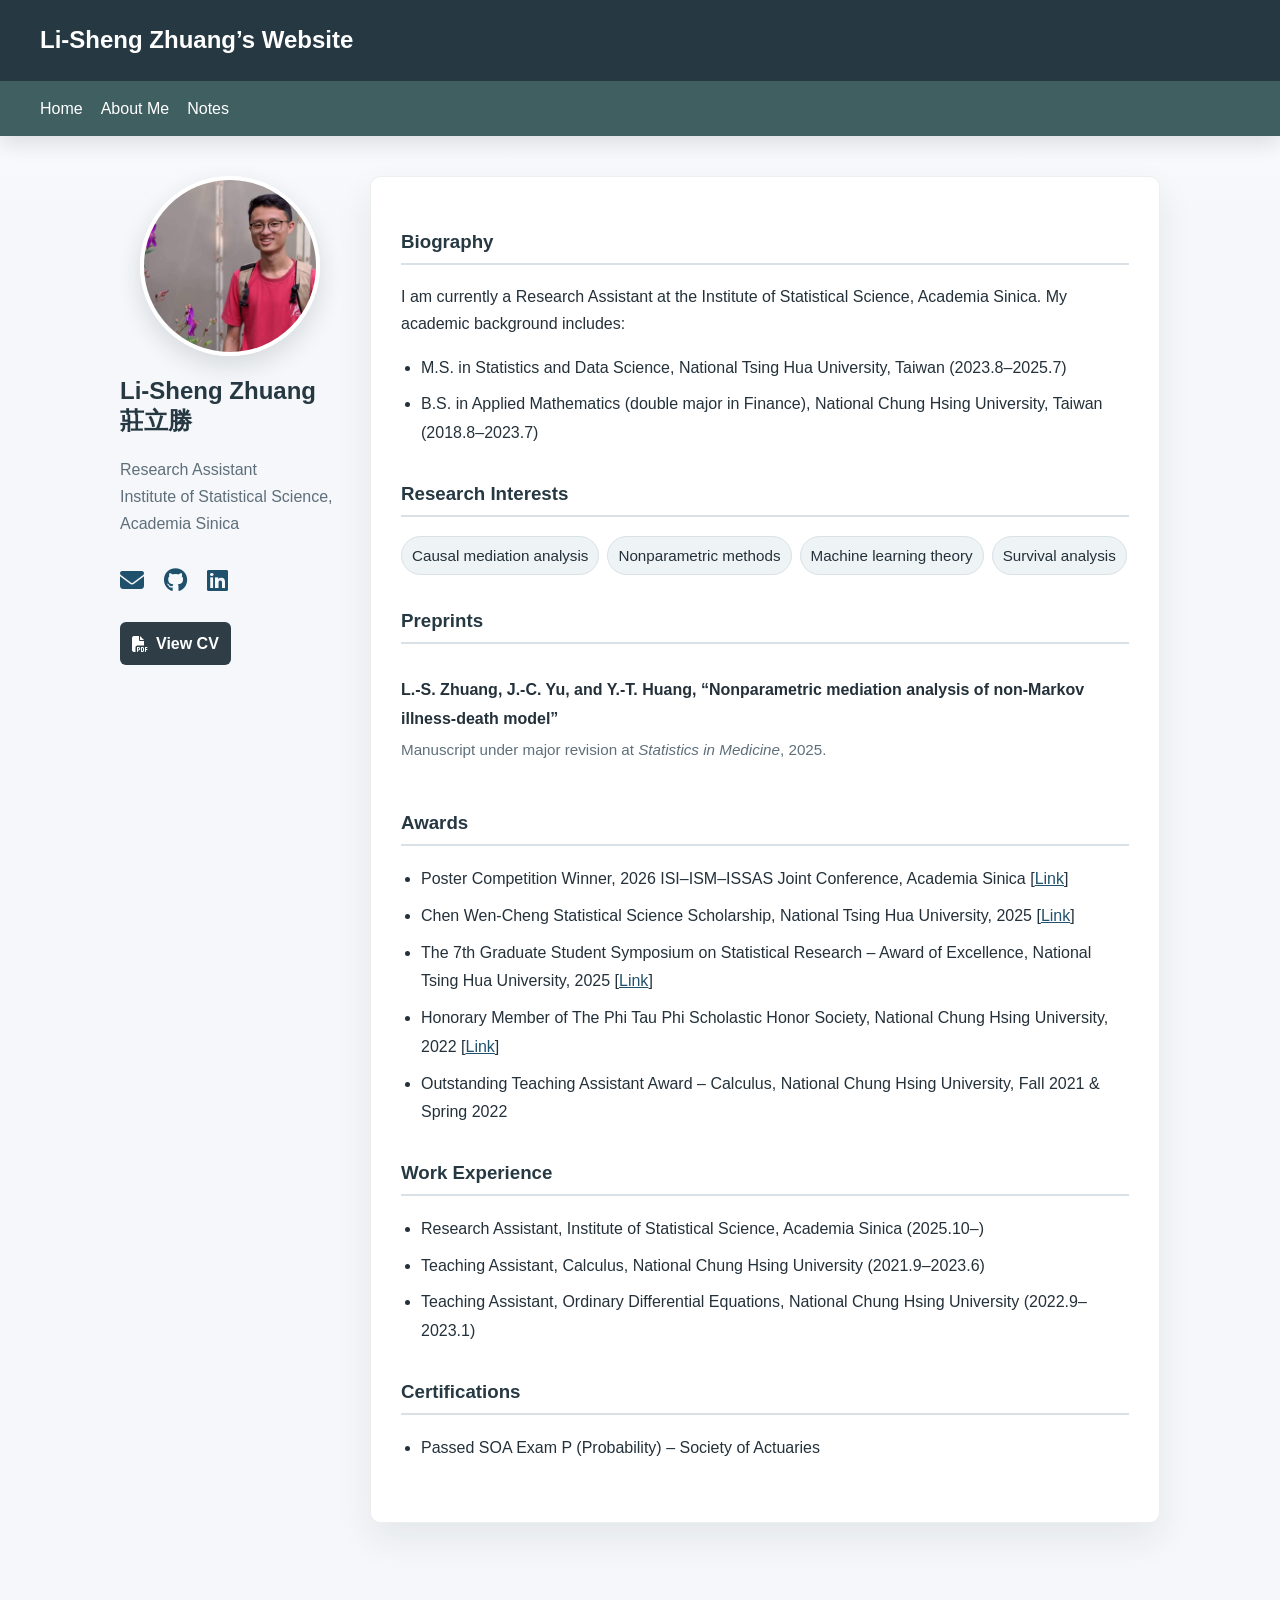
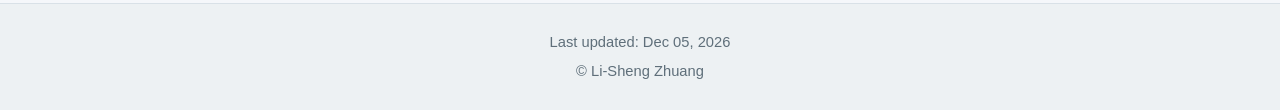
==== index.html @ b14c27b2 "Update index.html" ====
<!DOCTYPE html>
<html lang="en">
<head>
  <meta charset="UTF-8" />
  <meta name="viewport" content="width=device-width, initial-scale=1.0" />
  <link rel="icon" href="https://clisten0225.github.io/favicon.ico" type="image/x-icon" />
  <meta name="google-site-verification" content="NM16AttSwV4ahGHRlVj9eITUiJv22sqb1Q-kK_cqkZo" />
  <meta name="robots" content="index, follow">
  <meta name="description" content="Li-Sheng Zhuang's personal academic portfolio, featuring projects in statistics, machine learning, and survival analysis.">
  <meta name="keywords" content="Li-Sheng Zhuang, 莊立勝, statistics, survival analysis, illness-death model, causal inference, Taiwan, NTHU, data science">
  <meta name="author" content="Li-Sheng Zhuang">
  <link rel="stylesheet" href="https://cdnjs.cloudflare.com/ajax/libs/font-awesome/6.5.0/css/all.min.css" />
  <link rel="stylesheet" href="site.css" />
  <title>Li-Sheng Zhuang</title>
  <style>
    body {
      margin: 0;
      font-family: -apple-system, BlinkMacSystemFont, 'Segoe UI', Roboto, Helvetica, Arial, sans-serif;
      background-color: #f7f9fc;
      color: #333;
      display: flex;
      flex-direction: column;
      min-height: 100vh;
      line-height: 1.7;
      word-break: break-word;
      overflow-wrap: break-word;
    }

    p {
      margin-bottom: 16px;
      word-break: break-word;
      overflow-wrap: break-word;
    }

    header {
      background-color: #2f3e46;
      padding: 20px 40px;
      color: white;
      font-size: 1.5em;
      font-weight: bold;
      position: sticky;
      top: 0;
      z-index: 1000;
    }

    header a {
      color: white;
      text-decoration: none;
    }

    nav {
      background-color: #354f52;
      padding: 10px 40px;
      position: sticky;
      top: 72px; /* 根據 header 高度調整 */
      z-index: 999;
    }

    nav a {
      color: white;
      margin-right: 20px;
      text-decoration: none;
      font-weight: 500;
    }

    .container {
      display: flex;
      padding: 40px;
      flex: 1;
      word-break: break-word;
      overflow-wrap: break-word;
      gap: 30px; /* 新增：用 gap 取代 sidebar 的 padding-right 更直觀 */
    }

    /* ✅ Sidebar 變窄：固定寬度，不再用 25% */
    .sidebar {
      width: 220px;     /* 你可以改成 200~260px */
      flex-shrink: 0;   /* 避免被擠壓 */
    }

    /* ✅ 頭像固定大小 + 置中 + 圓形裁切 */
    .sidebar img {
      width: 180px;
      height: 180px;
      object-fit: cover;
      border-radius: 50%;
      display: block;
      margin: 0 auto;
    }

    .sidebar h2 {
      margin-top: 20px;
    }

    .cv-link {
      display: inline-flex;
      align-items: center;
      gap: 8px;
      padding: 8px 12px;
      border-radius: 6px;
      background-color: #2f3e46;
      color: white;
      text-decoration: none;
      font-weight: 600;
      margin-top: 4px;
    }

    .cv-link:hover {
      text-decoration: none;
      filter: brightness(0.96);
    }

    /* ✅ 主欄自動吃剩餘寬度，不再固定 75% */
    .main {
      flex: 1;
      background: white;
      padding: 30px;
      border-radius: 10px;
      box-shadow: 0 0 10px rgba(0,0,0,0.05);
      min-width: 0; /* 防止長字串把版面撐爆（搭配 overflow-wrap） */
    }

    h3 {
      color: #2f3e46;
      border-bottom: 2px solid #ccc;
      padding-bottom: 5px;
    }

    ul {
      line-height: 1.8;
      padding-left: 20px;
    }

    a {
      color: #1d3557;
    }

    a:hover {
      text-decoration: underline;
    }

    footer {
      background-color: #f1f2f3;
      color: #666;
      font-size: 0.9em;
      text-align: center;
      padding: 20px 10px;
      border-top: 1px solid #ccc;
    }

    footer a {
      color: #444;
      text-decoration: none;
      font-weight: bold;
    }

    footer i {
      margin-left: 5px;
    }

    /* ✅ 可選：手機版讓 sidebar 跟 main 直排，避免太擠 */
    @media (max-width: 900px) {
      .container {
        flex-direction: column;
        padding: 20px;
      }
      .sidebar {
        width: 100%;
      }
      .sidebar img {
        width: 160px;
        height: 160px;
      }
    }
  </style>
</head>
<body>
  <header><a href="index.html">Li-Sheng Zhuang’s Website</a></header>
  <nav>
    <a href="index.html">Home</a>
    <a href="about.html">About Me</a>
    <a href="notes.html">Notes</a>
  </nav>

  <div class="container">
    <div class="sidebar">
      <img src="https://clisten0225.github.io/me.JPG" alt="My Photo" />
      <h2>Li-Sheng Zhuang 莊立勝</h2>
      <p>Research Assistant<br />Institute of Statistical Science, Academia Sinica</p>
      <p style="font-size: 1.5em;">
        <a href="mailto:yspstcc100060507@gmail.com" title="Email"><i class="fas fa-envelope"></i></a>&nbsp;&nbsp;
        <a href="https://github.com/Clisten0225" title="GitHub"><i class="fab fa-github"></i></a>&nbsp;&nbsp;
        <a href="https://www.linkedin.com/in/%E7%AB%8B%E5%8B%9D-%E8%8E%8A-767b66179/" title="LinkedIn"><i class="fab fa-linkedin"></i></a>
      </p>
      <p>
        <a class="cv-link" href="Li_Sheng_Zhuang_CV.pdf" target="_blank" rel="noopener"><i class="fas fa-file-pdf" aria-hidden="true"></i> View CV</a>
      </p>
    </div>

    <div class="main">
      <section id="bio">
        <h3>Biography</h3>
        <p>I am currently a Research Assistant at the Institute of Statistical Science, Academia Sinica. My academic background includes:</p>
        <ul>
          <li>M.S. in Statistics and Data Science, National Tsing Hua University, Taiwan (2023.8–2025.7)</li>
          <li>B.S. in Applied Mathematics (double major in Finance), National Chung Hsing University, Taiwan (2018.8–2023.7)</li>
        </ul>
      </section>

      <section id="research">
        <h3>Research Interests</h3>
        <ul class="tag-row">
          <li>Causal mediation analysis</li>
          <li>Nonparametric methods</li>
          <li>Machine learning theory</li>
          <li>Survival analysis</li>
        </ul>
      </section>

      <section id="publications">
        <h3>Preprints</h3>
        <ul class="highlight-list">
          <li>
            <span class="item-title">L.-S. Zhuang, J.-C. Yu, and Y.-T. Huang, “Nonparametric mediation analysis of non-Markov illness-death model”</span>
            <span class="item-meta">Manuscript under major revision at <em>Statistics in Medicine</em>, 2025.</span>
          </li>
        </ul>
      </section>

      <section id="award">
        <h3>Awards</h3>
        <ul>
          <li>Poster Competition Winner, 2026 ISI–ISM–ISSAS Joint Conference, Academia Sinica
            [<a href="https://www3.stat.sinica.edu.tw/3ijc2026/" target="_blank">Link</a>]
          </li>
          <li>Chen Wen-Cheng Statistical Science Scholarship, National Tsing Hua University, 2025 
            [<a href="https://www.facebook.com/photo?fbid=1050222633913367&set=pb.100067769211972.-2207520000" target="_blank">Link</a>]
          </li>
          <li>The 7th Graduate Student Symposium on Statistical Research – Award of Excellence, National Tsing Hua University, 2025 
            [<a href="https://sites.google.com/view/2025master-post-at-fcustat/%E9%A6%96%E9%A0%81" target="_blank">Link</a>]
          </li>
          <li>Honorary Member of The Phi Tau Phi Scholastic Honor Society, National Chung Hsing University, 2022
            [<a href="https://phitauphi.org.tw/branch/%E5%9C%8B%E7%AB%8B%E4%B8%AD%E8%88%88%E5%A4%A7%E5%AD%B8/" target="_blank">Link</a>]
          </li>
          <li>Outstanding Teaching Assistant Award – Calculus, National Chung Hsing University, Fall 2021 & Spring 2022</li>
        </ul>
      </section>

      <section id="experience">
        <h3>Work Experience</h3>
        <ul>
          <li>Research Assistant, Institute of Statistical Science, Academia Sinica (2025.10–)</li>
          <li>Teaching Assistant, Calculus, National Chung Hsing University (2021.9–2023.6)</li>
          <li>Teaching Assistant, Ordinary Differential Equations, National Chung Hsing University (2022.9–2023.1)</li>
        </ul>
      </section>

      <section id="certification">
        <h3>Certifications</h3>
        <ul>
          <li>Passed SOA Exam P (Probability) – Society of Actuaries</li>
        </ul>
      </section>
    </div>
  </div>
  <footer class="site-footer">
    <p>Last updated: <span data-last-updated></span></p>
    <p>© Li-Sheng Zhuang</p>
  </footer>
  <script src="site.js"></script>
</body>
</html>
---- site.css ----
:root {
  --ink: #24313a;
  --muted: #5f6f7a;
  --line: #d9e1e7;
  --paper: #ffffff;
  --bg: #f5f7fa;
  --brand: #263842;
  --brand-2: #3f5f61;
  --accent: #8f3f34;
  --soft: #eef3f5;
}

* {
  box-sizing: border-box;
}

html {
  scroll-behavior: smooth;
}

body {
  background:
    linear-gradient(180deg, rgba(255,255,255,0.8), rgba(245,247,250,0.96) 220px),
    var(--bg) !important;
  color: var(--ink) !important;
}

header {
  background: var(--brand) !important;
  letter-spacing: 0 !important;
}

header a {
  color: #ffffff !important;
}

nav {
  background: var(--brand-2) !important;
  display: flex;
  flex-wrap: wrap;
  gap: 8px 18px;
  align-items: center;
  box-shadow: 0 8px 20px rgba(22, 34, 41, 0.12);
}

nav a {
  margin-right: 0 !important;
  border-radius: 5px;
  padding: 4px 0;
}

nav a:hover,
nav a:focus {
  color: #ffffff;
  text-decoration: underline;
  text-underline-offset: 4px;
}

.container,
.content {
  width: min(1120px, calc(100% - 48px)) !important;
  margin-left: auto !important;
  margin-right: auto !important;
}

.main,
.content {
  border: 1px solid rgba(36, 49, 58, 0.08);
  box-shadow: 0 16px 36px rgba(36, 49, 58, 0.08) !important;
}

.sidebar {
  color: var(--muted);
}

.sidebar h2 {
  color: var(--ink);
  line-height: 1.25;
}

.sidebar img {
  border: 4px solid #ffffff;
  box-shadow: 0 10px 24px rgba(36, 49, 58, 0.14);
}

h2,
h3 {
  color: var(--brand) !important;
  border-bottom-color: var(--line) !important;
  letter-spacing: 0 !important;
}

section {
  margin-bottom: 30px;
}

li {
  margin-bottom: 8px;
}

a {
  color: #1f506c !important;
}

nav a,
.button,
.cv-link {
  color: #ffffff !important;
}

.button.secondary {
  color: #1d3557 !important;
}

.highlight-list {
  list-style: none;
  padding-left: 0;
}

.highlight-list li {
  padding: 14px 0;
  border-bottom: 1px solid var(--line);
}

.highlight-list li:last-child {
  border-bottom: 0;
}

.item-title {
  display: block;
  color: var(--ink);
  font-weight: 700;
}

.item-meta {
  display: block;
  color: var(--muted);
  font-size: 0.95em;
  margin-top: 2px;
}

.tag-row {
  display: flex;
  flex-wrap: wrap;
  gap: 8px;
  padding-left: 0;
  list-style: none;
}

.tag-row li {
  background: var(--soft);
  border: 1px solid var(--line);
  border-radius: 999px;
  color: var(--ink);
  font-size: 0.95em;
  margin: 0;
  padding: 5px 10px;
}

.site-footer {
  margin-top: 40px;
  padding: 22px 20px;
  border-top: 1px solid var(--line);
  background: #edf1f3;
  color: var(--muted);
  text-align: center;
  font-size: 0.92em;
}

.site-footer p {
  margin: 4px 0;
}

@media (max-width: 760px) {
  header {
    padding: 18px 20px !important;
    font-size: 1.2em !important;
    position: static !important;
  }

  nav {
    position: static !important;
    padding: 10px 16px !important;
    gap: 6px 12px;
  }

  nav a {
    flex: 1 1 auto;
    min-width: max-content;
    padding: 6px 0;
    font-size: 0.95em;
  }

  .container,
  .content {
    width: min(100% - 28px, 1120px) !important;
    padding: 20px !important;
  }

  .container {
    gap: 18px !important;
  }

  .main,
  .content {
    border-radius: 8px !important;
  }

  .sidebar {
    text-align: center;
  }

  .sidebar p {
    margin-bottom: 12px;
  }

  h2 {
    font-size: 1.35em;
  }

  h3 {
    font-size: 1.12em;
  }

  ul {
    padding-left: 18px !important;
  }

  .tag-row {
    justify-content: center;
    padding-left: 0 !important;
  }

  .actions {
    display: grid !important;
    grid-template-columns: 1fr;
  }

  .button,
  .cv-link {
    justify-content: center;
  }

  .pdf-frame {
    height: 66vh !important;
    min-height: 440px !important;
  }
}
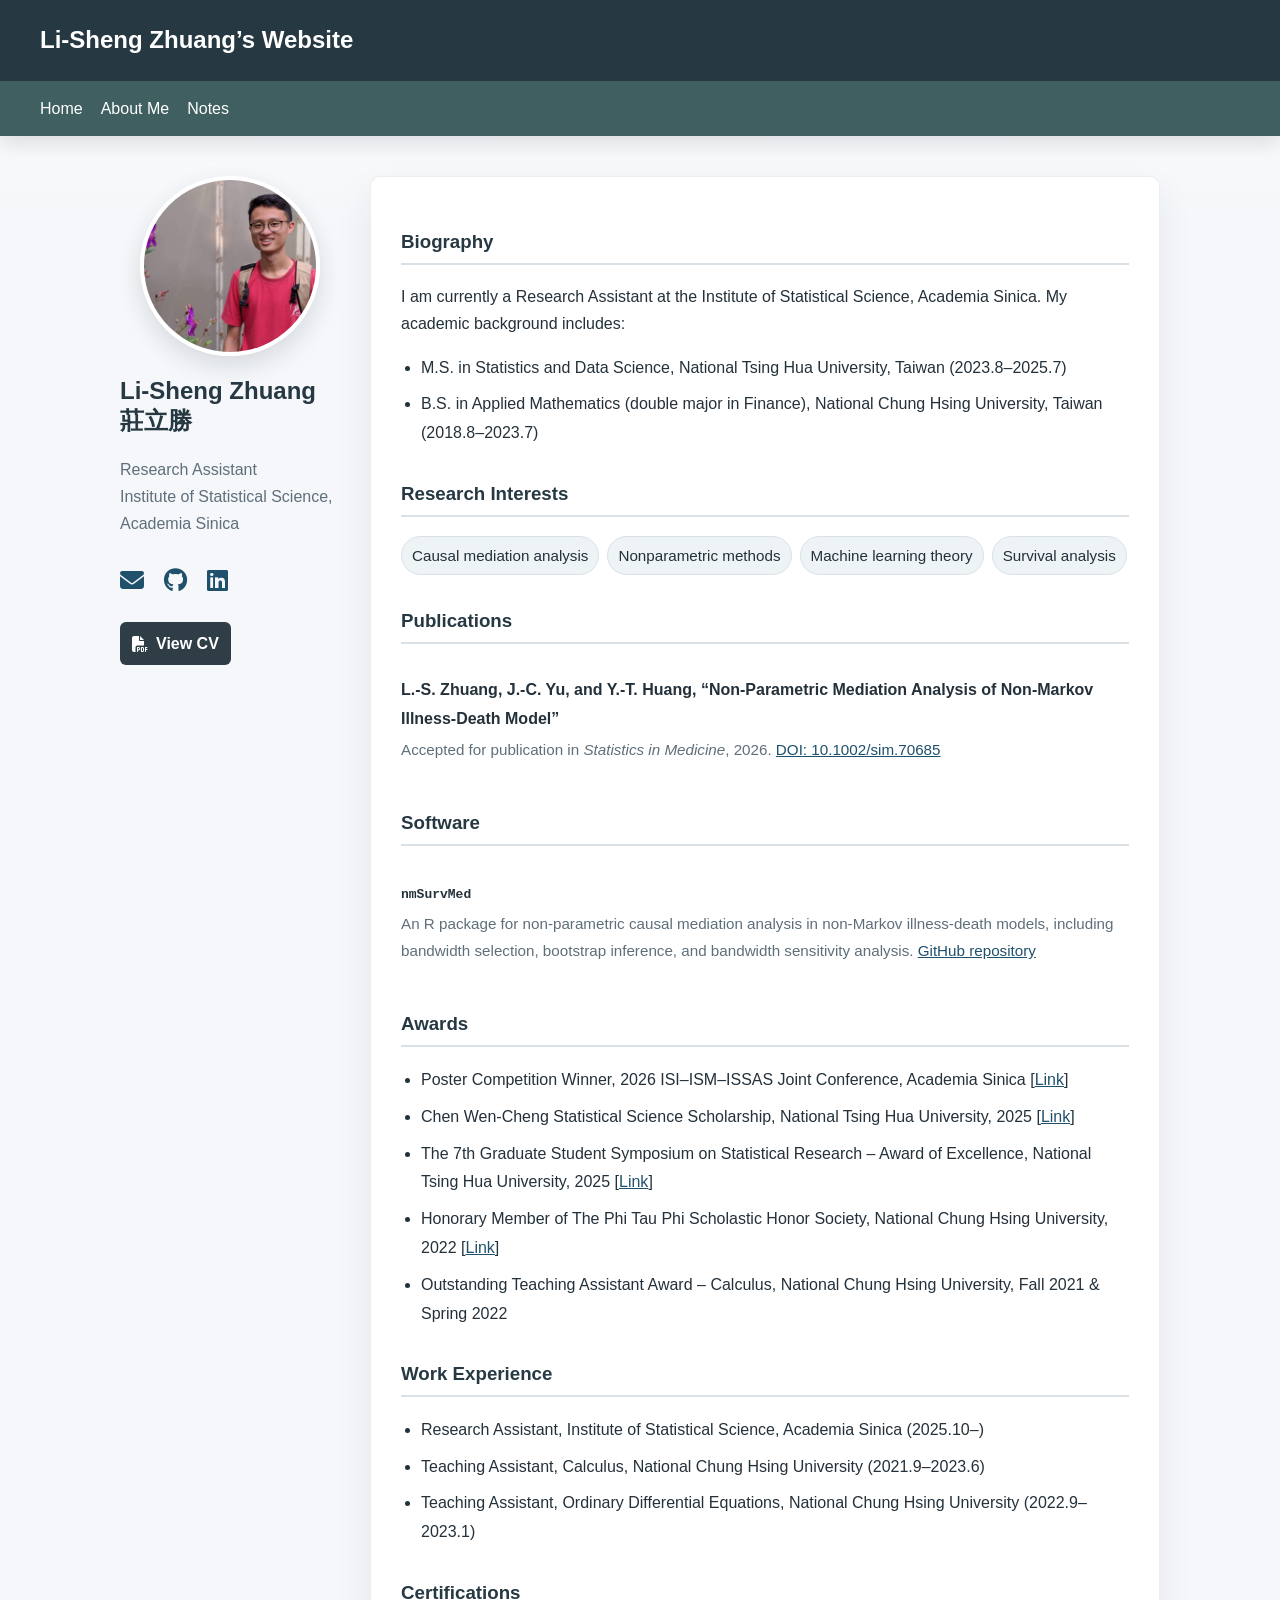
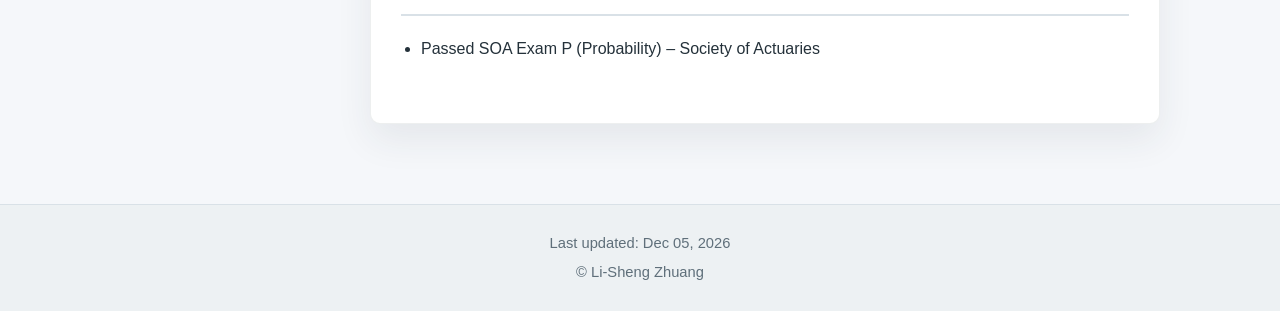
==== commit 5ae3234b: "Update publication status and add nmSurvMed software" ====
--- a/index.html
+++ b/index.html
@@ -218,11 +218,27 @@
       </section>
 
       <section id="publications">
-        <h3>Preprints</h3>
+        <h3>Publications</h3>
         <ul class="highlight-list">
           <li>
-            <span class="item-title">L.-S. Zhuang, J.-C. Yu, and Y.-T. Huang, “Nonparametric mediation analysis of non-Markov illness-death model”</span>
-            <span class="item-meta">Manuscript under major revision at <em>Statistics in Medicine</em>, 2025.</span>
+            <span class="item-title">L.-S. Zhuang, J.-C. Yu, and Y.-T. Huang, “Non-Parametric Mediation Analysis of Non-Markov Illness-Death Model”</span>
+            <span class="item-meta">
+              Accepted for publication in <em>Statistics in Medicine</em>, 2026.
+              <a href="https://doi.org/10.1002/sim.70685" target="_blank" rel="noopener">DOI: 10.1002/sim.70685</a>
+            </span>
+          </li>
+        </ul>
+      </section>
+
+      <section id="software">
+        <h3>Software</h3>
+        <ul class="highlight-list">
+          <li>
+            <span class="item-title"><code>nmSurvMed</code></span>
+            <span class="item-meta">
+              An R package for non-parametric causal mediation analysis in non-Markov illness-death models, including bandwidth selection, bootstrap inference, and bandwidth sensitivity analysis.
+              <a href="https://github.com/Clisten0225/nmSurvMed" target="_blank" rel="noopener">GitHub repository</a>
+            </span>
           </li>
         </ul>
       </section>
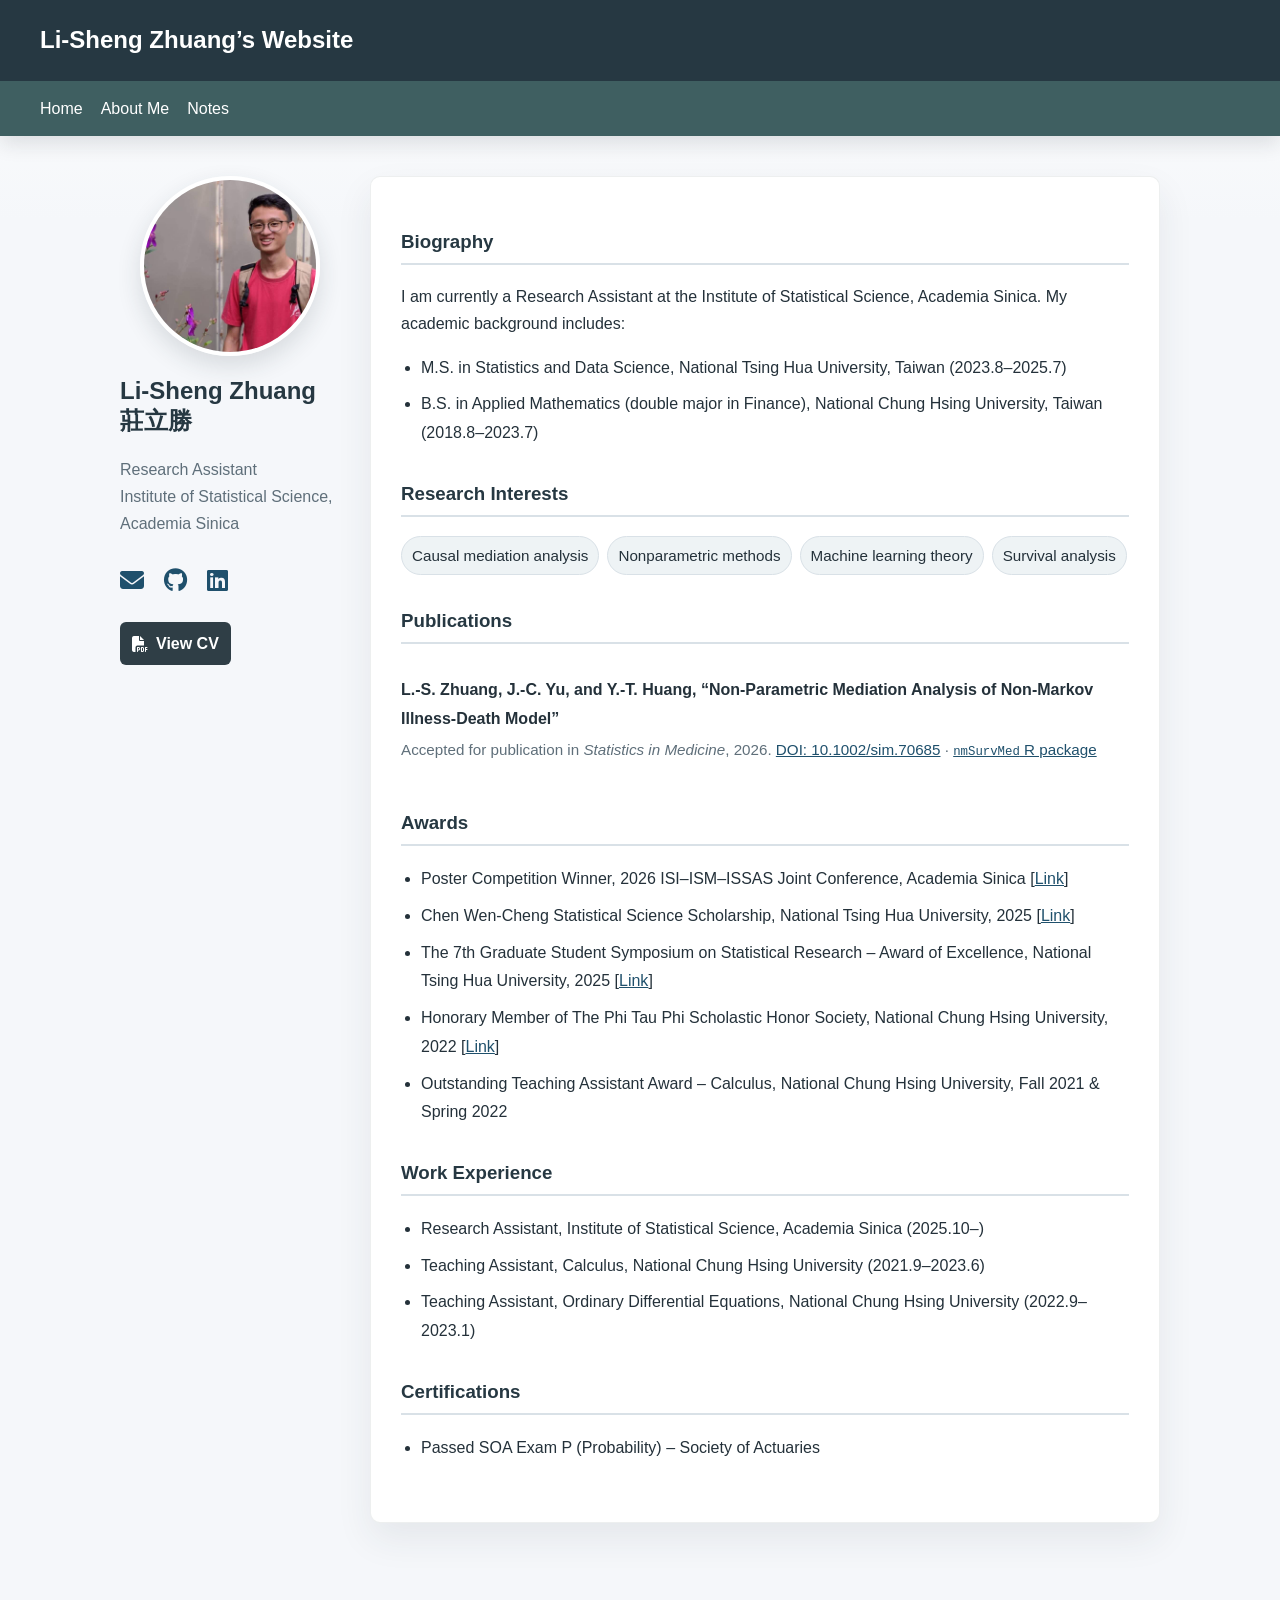
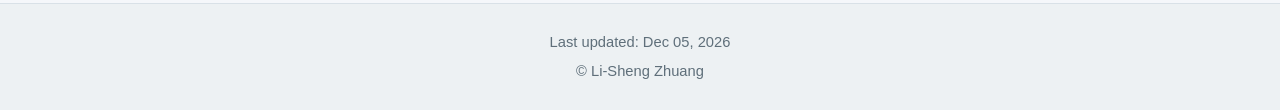
==== commit 0b00d7e5: "Place nmSurvMed link beside publication" ====
--- a/index.html
+++ b/index.html
@@ -225,19 +225,8 @@
             <span class="item-meta">
               Accepted for publication in <em>Statistics in Medicine</em>, 2026.
               <a href="https://doi.org/10.1002/sim.70685" target="_blank" rel="noopener">DOI: 10.1002/sim.70685</a>
-            </span>
-          </li>
-        </ul>
-      </section>
-
-      <section id="software">
-        <h3>Software</h3>
-        <ul class="highlight-list">
-          <li>
-            <span class="item-title"><code>nmSurvMed</code></span>
-            <span class="item-meta">
-              An R package for non-parametric causal mediation analysis in non-Markov illness-death models, including bandwidth selection, bootstrap inference, and bandwidth sensitivity analysis.
-              <a href="https://github.com/Clisten0225/nmSurvMed" target="_blank" rel="noopener">GitHub repository</a>
+              ·
+              <a href="https://github.com/Clisten0225/nmSurvMed" target="_blank" rel="noopener"><code>nmSurvMed</code> R package</a>
             </span>
           </li>
         </ul>
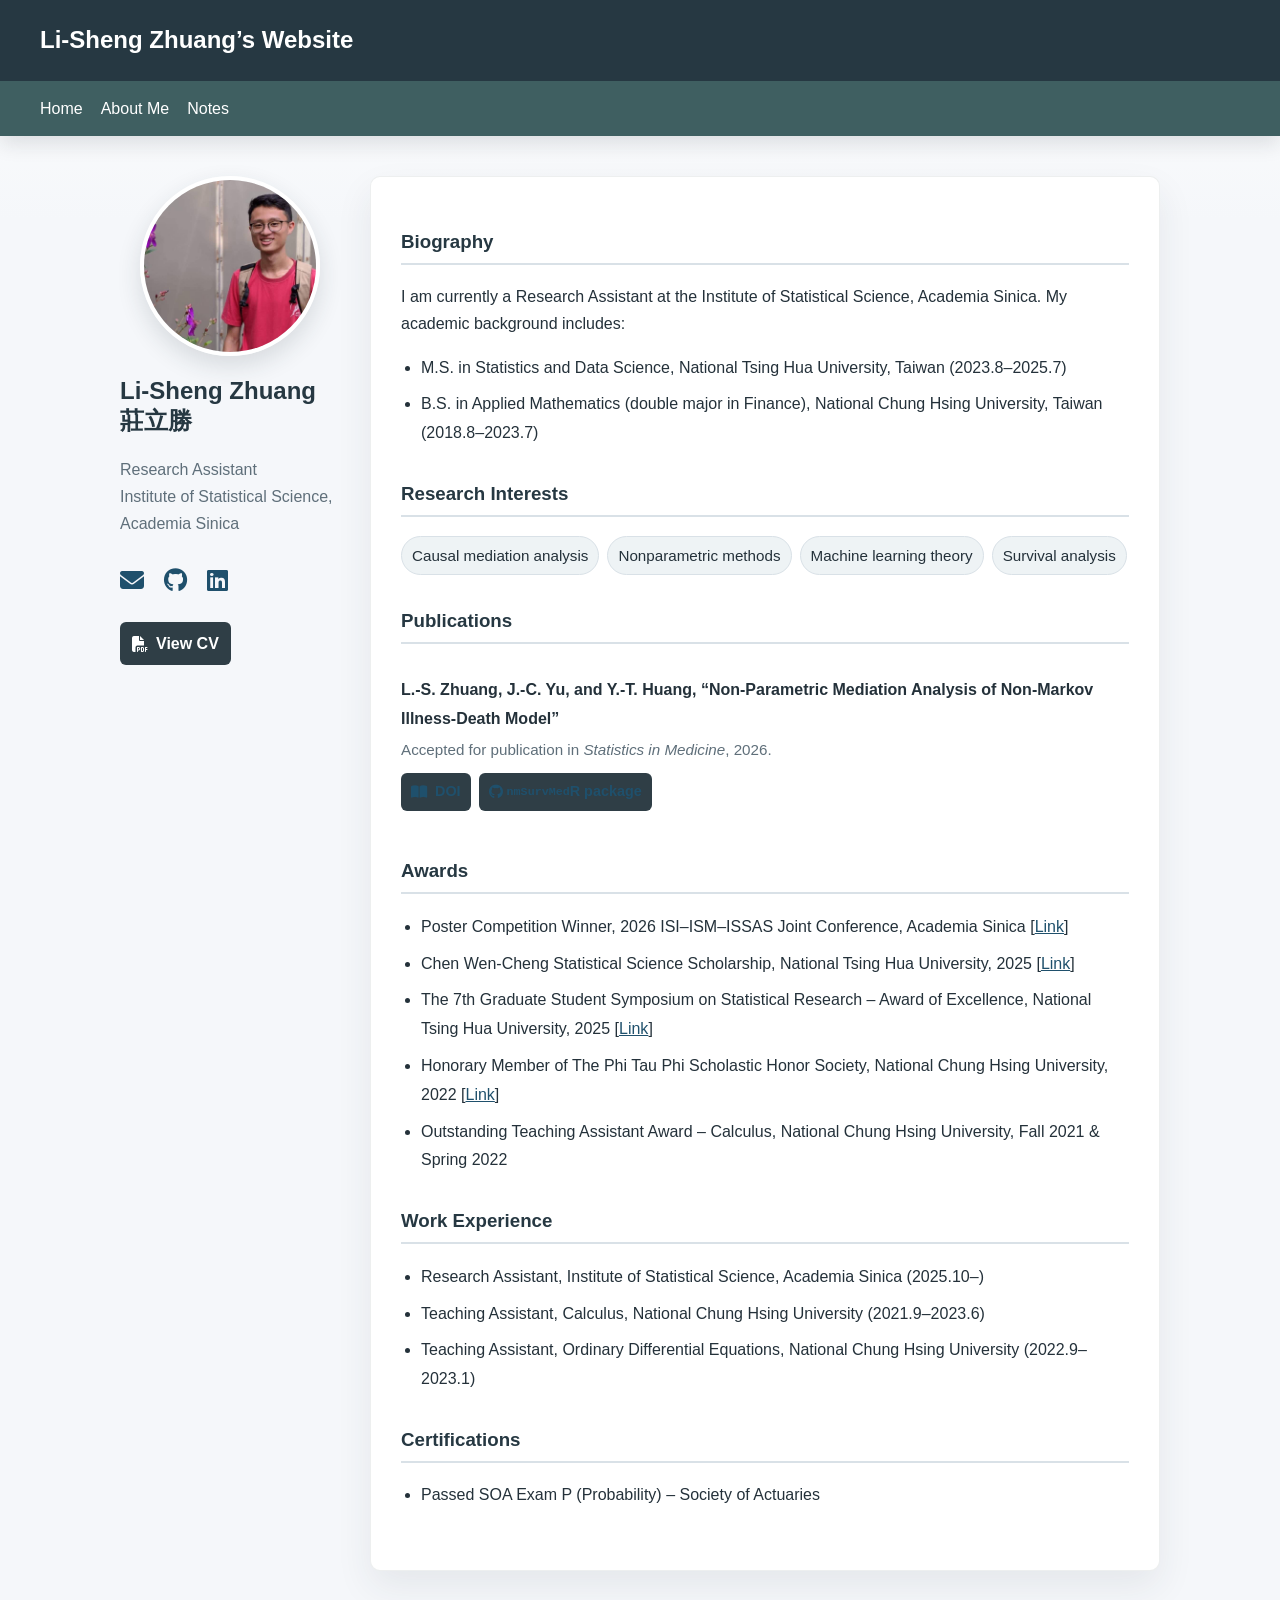
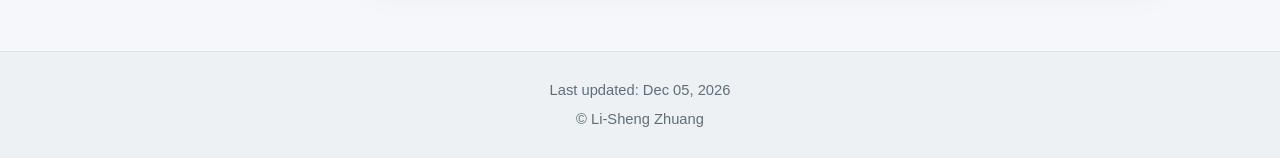
==== commit 0d767d4e: "Style publication links as buttons" ====
--- a/index.html
+++ b/index.html
@@ -110,6 +110,30 @@
       filter: brightness(0.96);
     }
 
+    .publication-links {
+      display: flex;
+      flex-wrap: wrap;
+      gap: 8px;
+      margin-top: 10px;
+    }
+
+    .publication-link {
+      display: inline-flex;
+      align-items: center;
+      padding: 6px 10px;
+      border-radius: 6px;
+      background-color: #2f3e46;
+      color: white;
+      text-decoration: none;
+      font-weight: 600;
+      font-size: 0.9em;
+    }
+
+    .publication-link:hover {
+      text-decoration: none;
+      filter: brightness(0.96);
+    }
+
     /* ✅ 主欄自動吃剩餘寬度，不再固定 75% */
     .main {
       flex: 1;
@@ -224,9 +248,14 @@
             <span class="item-title">L.-S. Zhuang, J.-C. Yu, and Y.-T. Huang, “Non-Parametric Mediation Analysis of Non-Markov Illness-Death Model”</span>
             <span class="item-meta">
               Accepted for publication in <em>Statistics in Medicine</em>, 2026.
-              <a href="https://doi.org/10.1002/sim.70685" target="_blank" rel="noopener">DOI: 10.1002/sim.70685</a>
-              ·
-              <a href="https://github.com/Clisten0225/nmSurvMed" target="_blank" rel="noopener"><code>nmSurvMed</code> R package</a>
+            </span>
+            <span class="publication-links">
+              <a class="publication-link" href="https://doi.org/10.1002/sim.70685" target="_blank" rel="noopener">
+                <i class="fas fa-book-open" aria-hidden="true"></i>&nbsp; DOI
+              </a>
+              <a class="publication-link" href="https://github.com/Clisten0225/nmSurvMed" target="_blank" rel="noopener">
+                <i class="fab fa-github" aria-hidden="true"></i>&nbsp; <code>nmSurvMed</code> R package
+              </a>
             </span>
           </li>
         </ul>
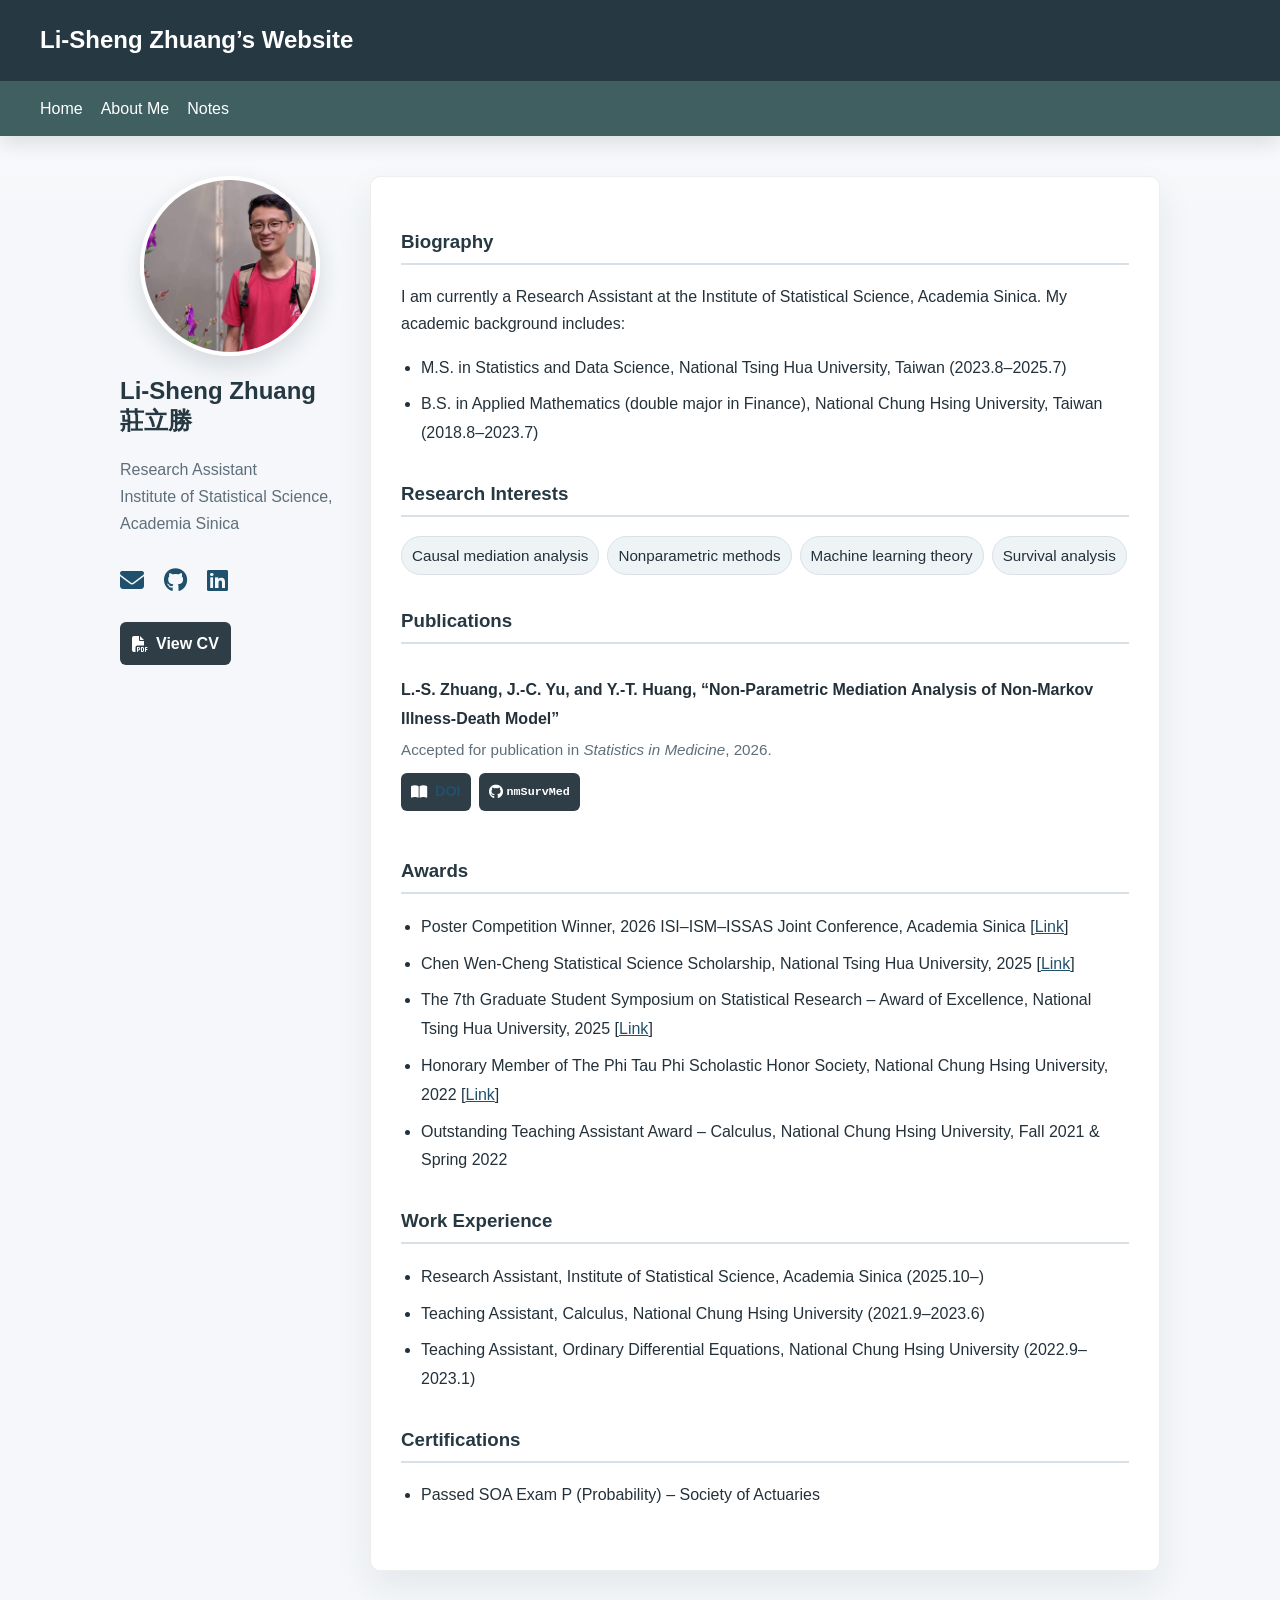
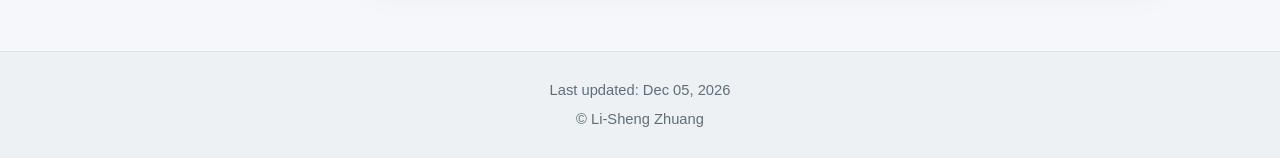
==== commit a8f81024: "Improve publication button contrast and shorten package label" ====
--- a/index.html
+++ b/index.html
@@ -129,7 +129,14 @@
       font-size: 0.9em;
     }
 
+    .publication-link,
+    .publication-link code,
+    .publication-link i {
+      color: white;
+    }
+
     .publication-link:hover {
+      color: white;
       text-decoration: none;
       filter: brightness(0.96);
     }
@@ -254,7 +261,7 @@
                 <i class="fas fa-book-open" aria-hidden="true"></i>&nbsp; DOI
               </a>
               <a class="publication-link" href="https://github.com/Clisten0225/nmSurvMed" target="_blank" rel="noopener">
-                <i class="fab fa-github" aria-hidden="true"></i>&nbsp; <code>nmSurvMed</code> R package
+                <i class="fab fa-github" aria-hidden="true"></i>&nbsp; <code>nmSurvMed</code>
               </a>
             </span>
           </li>
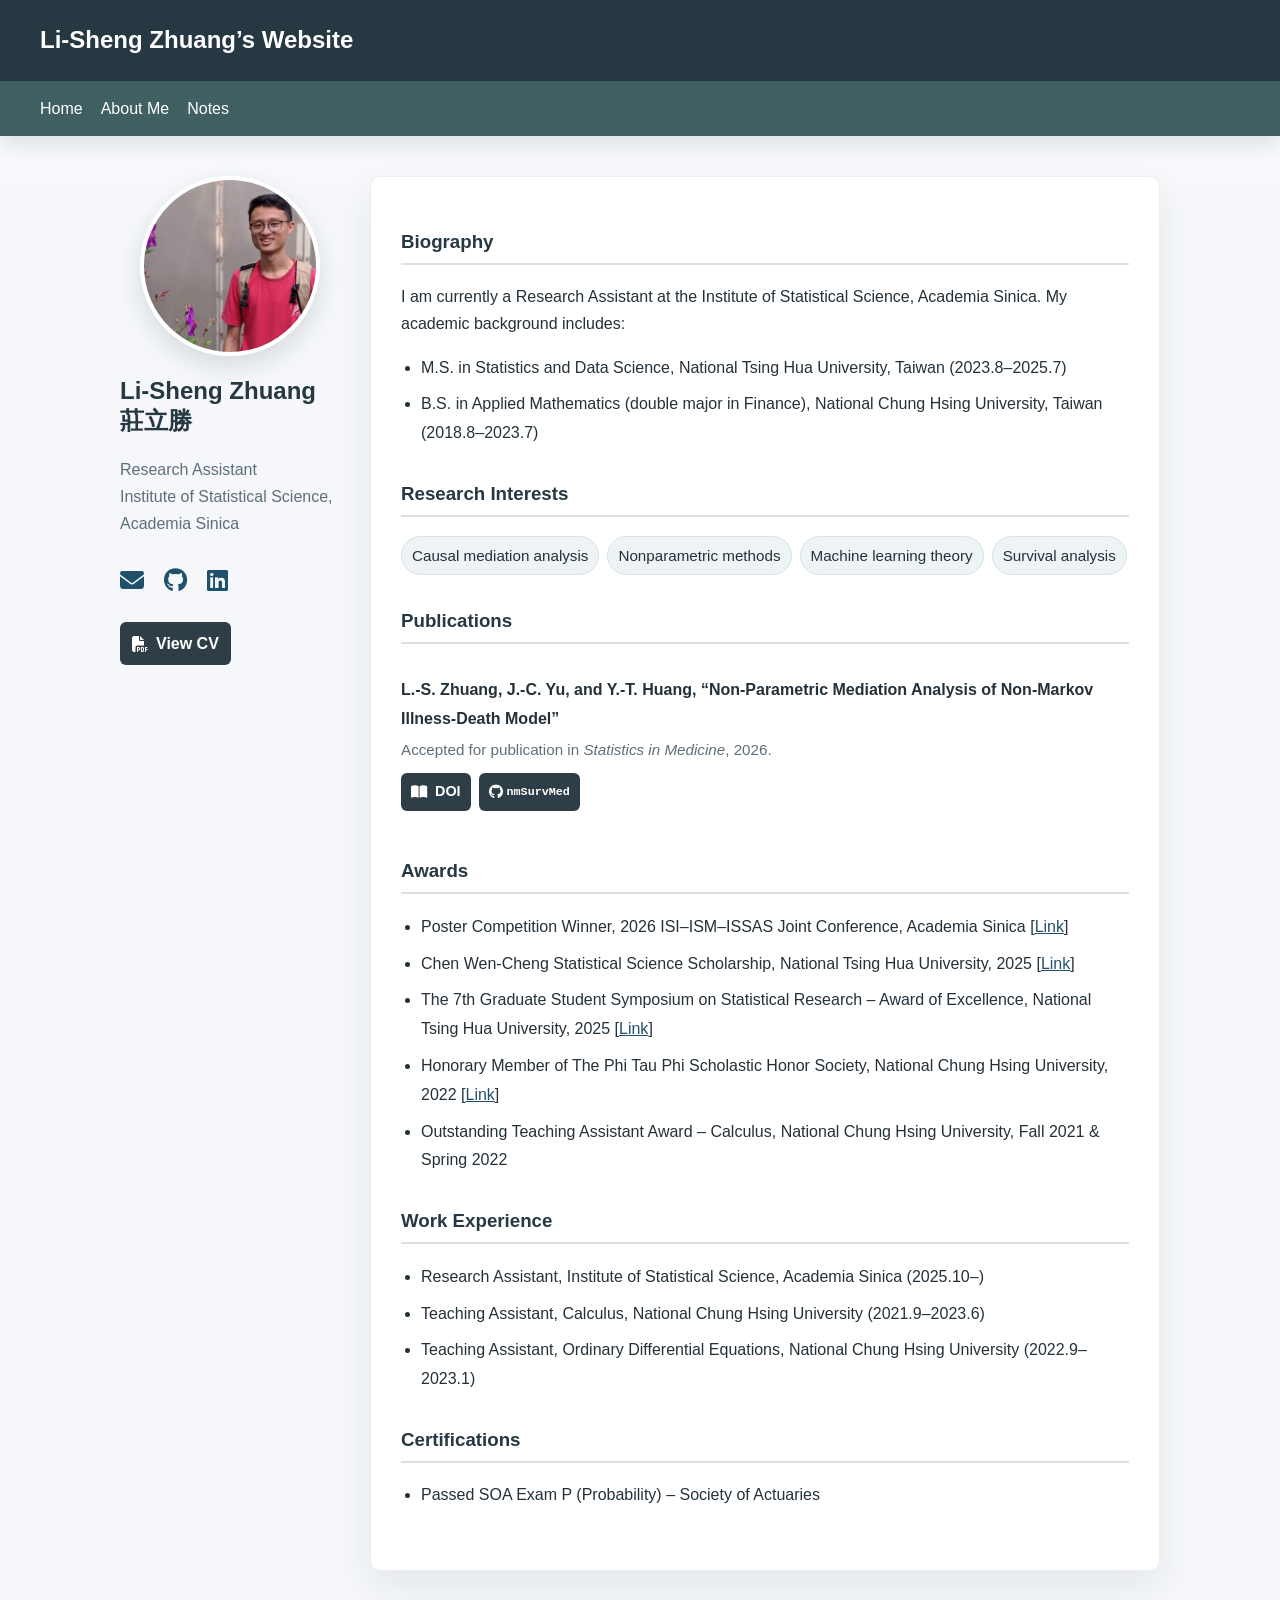
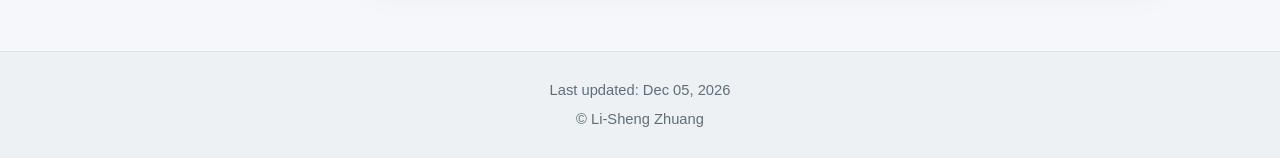
==== commit 9b287416: "Ensure publication button text remains white" ====
--- a/index.html
+++ b/index.html
@@ -132,11 +132,11 @@
     .publication-link,
     .publication-link code,
     .publication-link i {
-      color: white;
+      color: white !important;
     }
 
     .publication-link:hover {
-      color: white;
+      color: white !important;
       text-decoration: none;
       filter: brightness(0.96);
     }
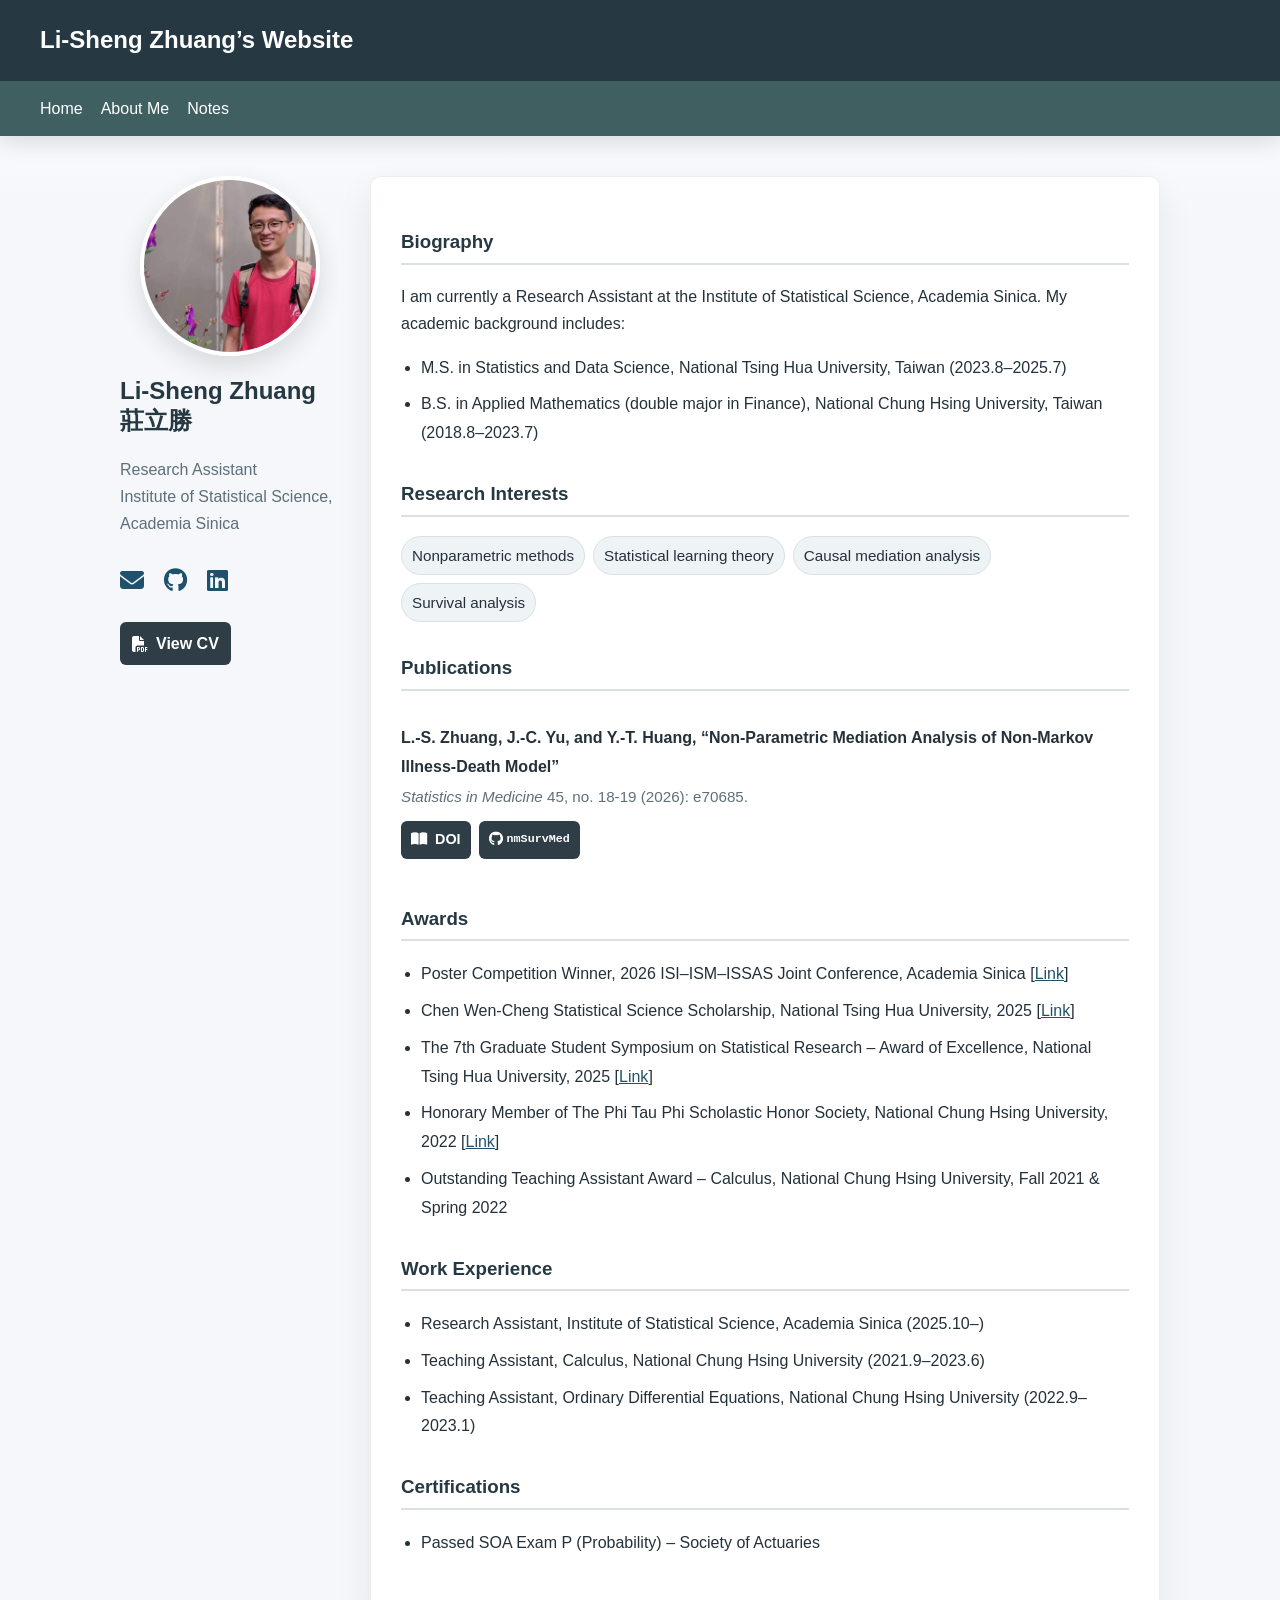
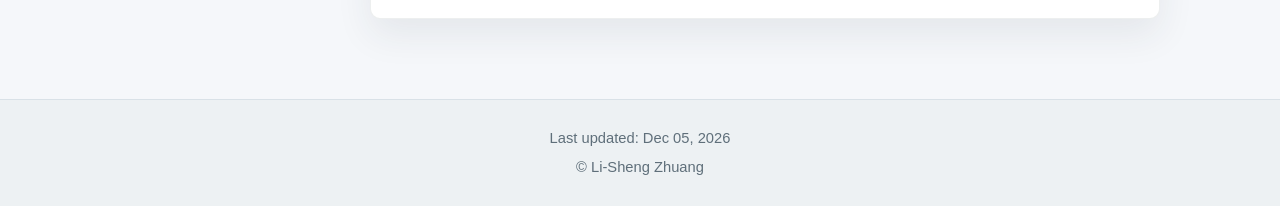
==== commit 676de018: "Update research interests and publication" ====
--- a/index.html
+++ b/index.html
@@ -241,9 +241,9 @@
       <section id="research">
         <h3>Research Interests</h3>
         <ul class="tag-row">
+          <li>Nonparametric methods</li>
+          <li>Statistical learning theory</li>
           <li>Causal mediation analysis</li>
-          <li>Nonparametric methods</li>
-          <li>Machine learning theory</li>
           <li>Survival analysis</li>
         </ul>
       </section>
@@ -254,7 +254,7 @@
           <li>
             <span class="item-title">L.-S. Zhuang, J.-C. Yu, and Y.-T. Huang, “Non-Parametric Mediation Analysis of Non-Markov Illness-Death Model”</span>
             <span class="item-meta">
-              Accepted for publication in <em>Statistics in Medicine</em>, 2026.
+              <em>Statistics in Medicine</em> 45, no. 18-19 (2026): e70685.
             </span>
             <span class="publication-links">
               <a class="publication-link" href="https://doi.org/10.1002/sim.70685" target="_blank" rel="noopener">
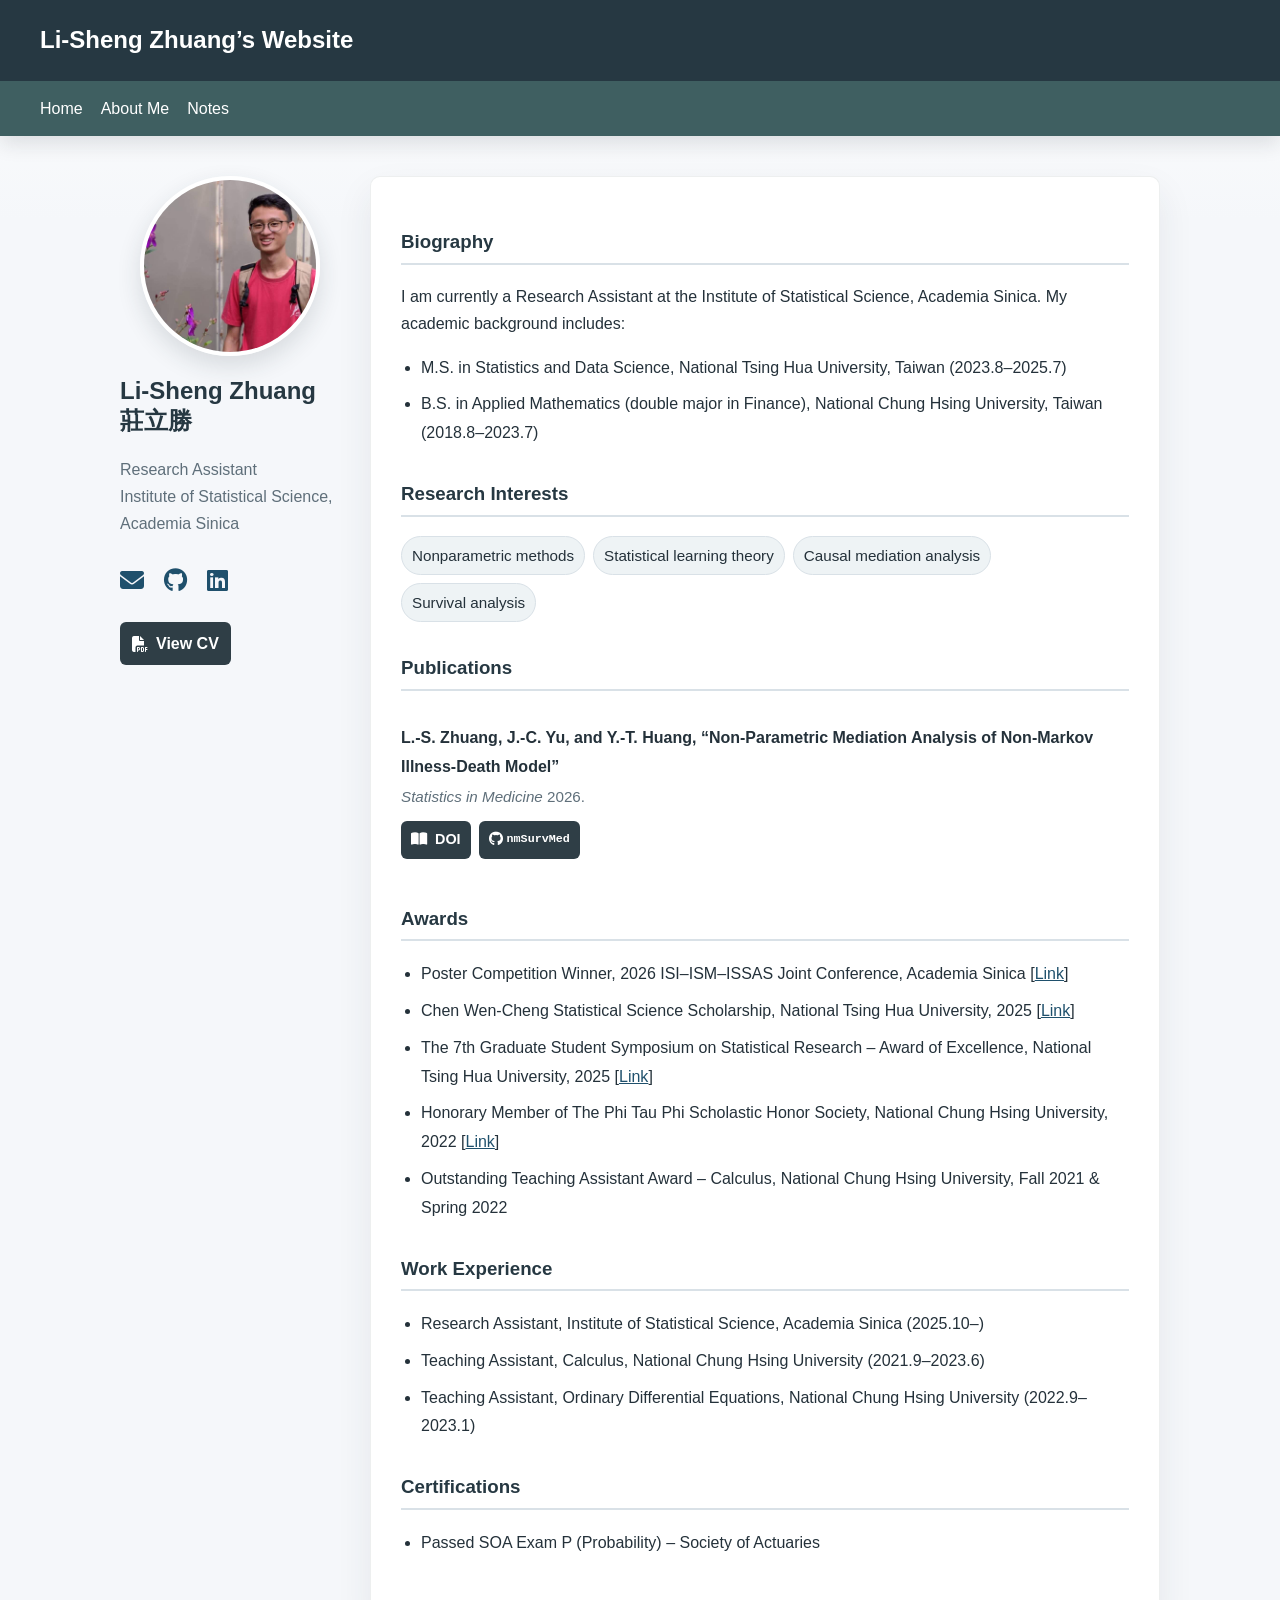
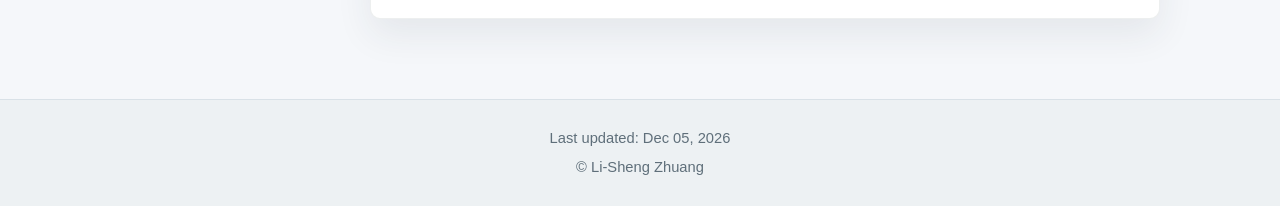
==== commit adbd5ed9: "Update index.html" ====
--- a/index.html
+++ b/index.html
@@ -254,7 +254,7 @@
           <li>
             <span class="item-title">L.-S. Zhuang, J.-C. Yu, and Y.-T. Huang, “Non-Parametric Mediation Analysis of Non-Markov Illness-Death Model”</span>
             <span class="item-meta">
-              <em>Statistics in Medicine</em> 45, no. 18-19 (2026): e70685.
+              <em>Statistics in Medicine</em> 2026.
             </span>
             <span class="publication-links">
               <a class="publication-link" href="https://doi.org/10.1002/sim.70685" target="_blank" rel="noopener">
